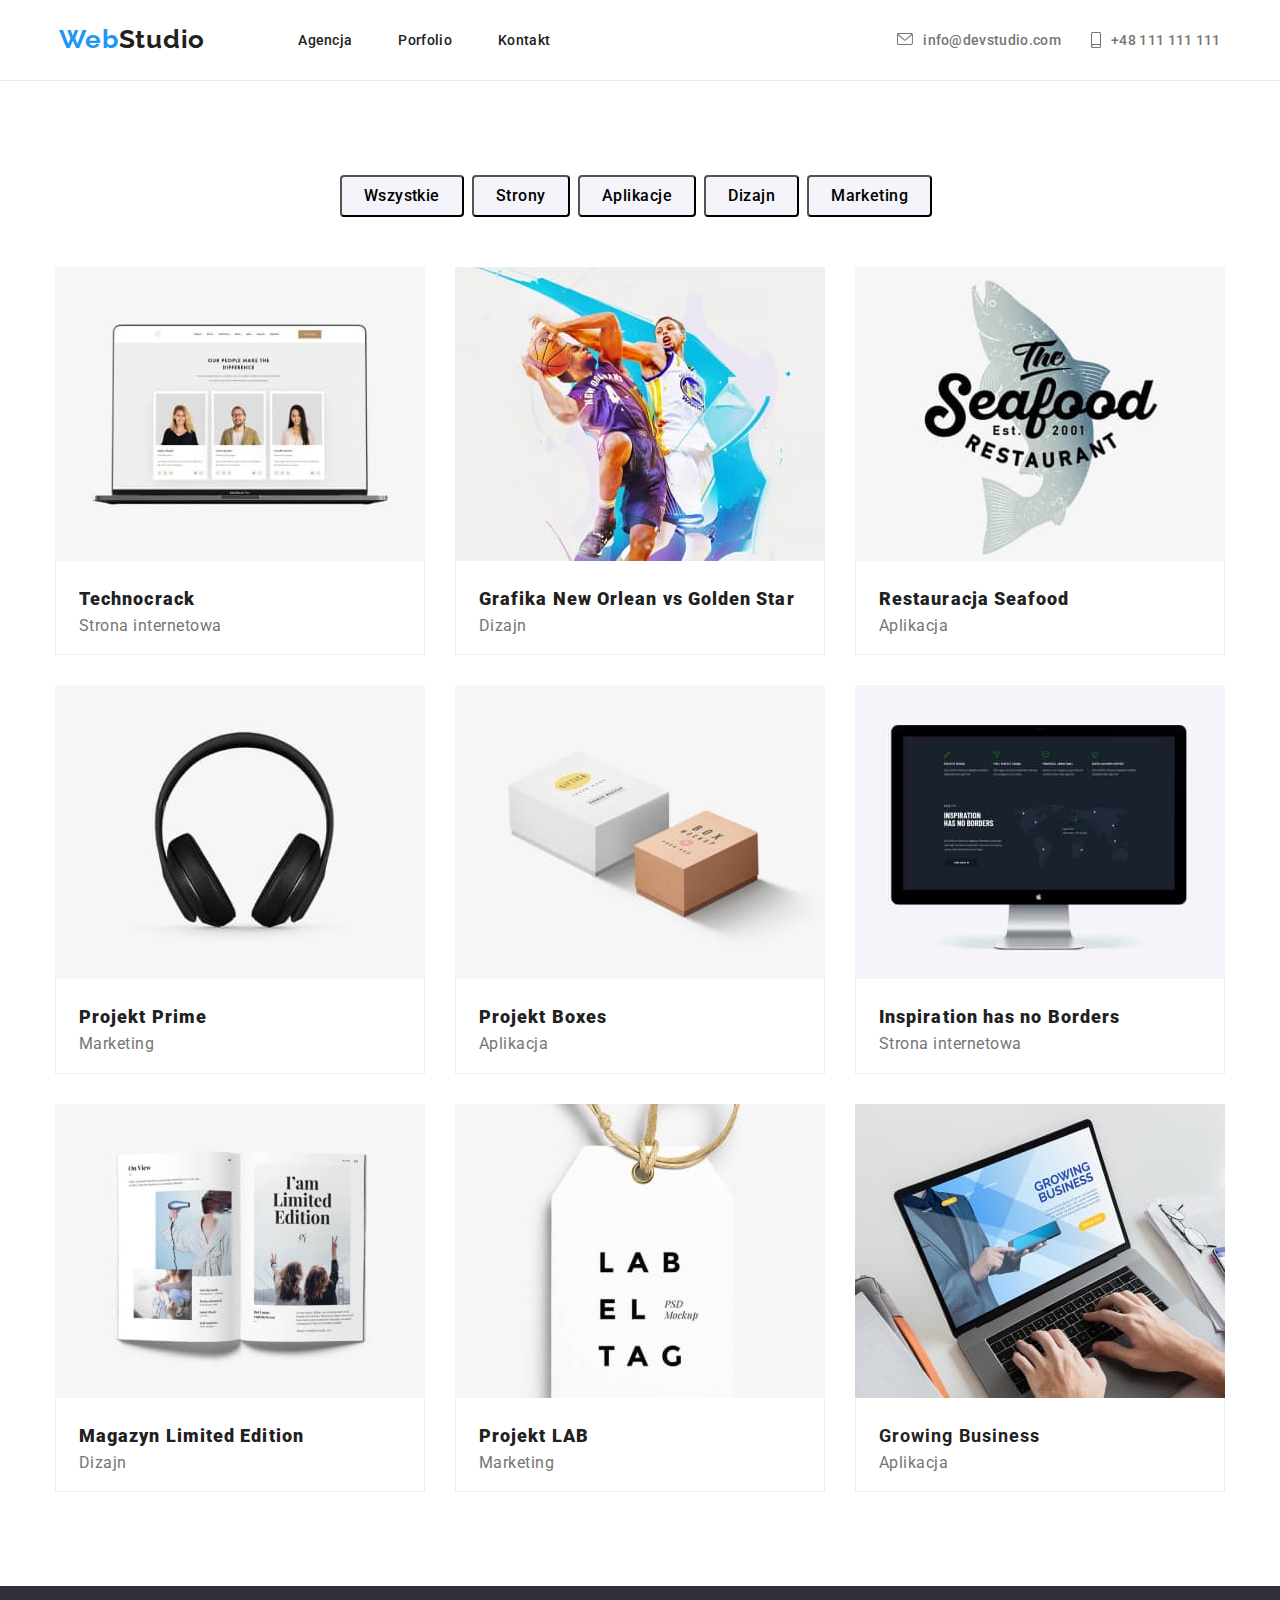
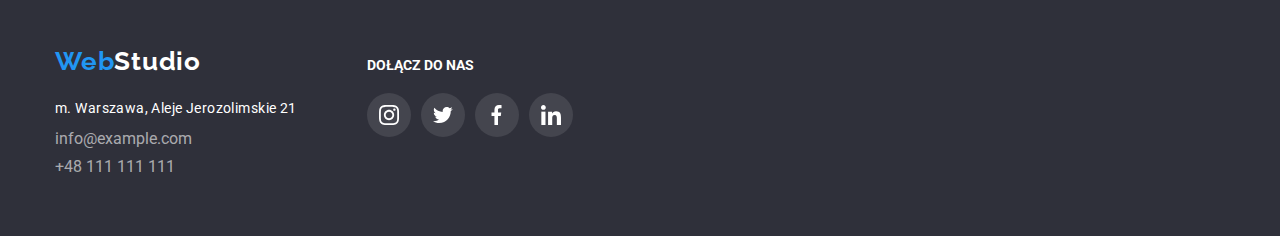
==== portfolio.html @ 5255de7d "Add files via upload" ====
<!DOCTYPE html>
<html lang="pl">
  <head>
    <meta charset="UTF-8" />
    <meta http-equiv="X-UA-Compatible" content="IE=edge" />
    <meta name="viewport" content="width=device-width, initial-scale=1.0" />
    <link
      rel="stylesheet"
      href="https://cdnjs.cloudflare.com/ajax/libs/modern-normalize/1.0.0/modern-normalize.min.css"
    />
    <link rel="preconnect" href="https://fonts.googleapis.com" />
    <link rel="preconnect" href="https://fonts.gstatic.com" crossorigin />
    <link
      href="https://fonts.googleapis.com/css2?family=Raleway:wght@700&family=Roboto:wght@400;500;700;900&display=swap"
      rel="stylesheet"
    />
    <link rel="stylesheet" href="css/styles.css" />
    <title>Portfolio</title>
  </head>

  <body>
    <header class="menu">
      <div class="container">
        <div class="menu-wrapper">
          <a class="logo-header link" href="index.html"
            >Web<span>Studio</span></a
          >
          <!--Menu-->
          <nav class="navigation">
            <ul class="navigation-list list">
              <li class="navigation-list-item">
                <a class="navigation-link link" href="index.html">Agencja</a>
              </li>
              <li class="navigation-list-item">
                <a class="navigation-link link" href="portfolio.html"
                  >Porfolio</a
                >
              </li>
              <li class="navigation-list-item">
                <a class="navigation-link link" href="#">Kontakt</a>
              </li>
            </ul>
          </nav>
          <!--Contacts link-->
          <ul class="contact-list list">
            <li>
              <a class="contact-mail link" href="mailto:info@devstudio.com">
                <svg class="contact-mail-icon" width="16" height="12">
                  <use href="./images/icons.svg#icon-envelope"></use></svg
                >info@devstudio.com</a
              >
            </li>
            <li>
              <a class="contact-phone link" href="tel:+48111111111">
                <svg class="contact-phone-icon" width="10" height="16">
                  <use href="./images/icons.svg#icon-smartphone"></use>
                </svg>
                +48 111 111 111</a
              >
            </li>
          </ul>
        </div>
      </div>
    </header>

    <main>
      <!--Portfolio-->
      <section class="section-portfolio section">
        <!--Filters-->
        <div class="container">
          <div class="filters">
            <ul class="filters-buttons list">
              <li>
                <button class="filter-buttons-item" type="button">
                  Wszystkie
                </button>
              </li>
              <li>
                <button class="filter-buttons-item" type="button">
                  Strony
                </button>
              </li>
              <li>
                <button class="filter-buttons-item" type="button">
                  Aplikacje
                </button>
              </li>
              <li>
                <button class="filter-buttons-item" type="button">
                  Dizajn
                </button>
              </li>
              <li>
                <button class="filter-buttons-item" type="button">
                  Marketing
                </button>
              </li>
            </ul>
          </div>
        </div>

          <!--Projects-->
        <div class="container">
            <div class="projects">
              <ul class="projects-list list">
                <li class="projects-list-item">
                  <figure>
                    <img
                      src="images/img-8.jpg"
                      alt="laptop"
                      width="370"
                      height="294"
                    />
                    <figcaption>
                      <span><b>Technocrack</b></span
                      ><br />
                      <div class="projects-category">Strona internetowa</div>
                    </figcaption>
                  </figure>
                </li>
                <li class="projects-list-item">
                  <figure>
                    <img
                      src="images/img-7.jpg"
                      alt="basketball"
                      width="370"
                      height="294"
                    />
                    <figcaption>
                      <span><b>Grafika New Orlean vs Golden Star</b></span
                      ><br />
                      <div class="projects-category">Dizajn</div>
                    </figcaption>
                  </figure>
                </li>
                <li class="projects-list-item">
                  <figure>
                    <img
                      src="images/img-6.jpg"
                      alt="seafood"
                      width="370"
                      height="294"
                    />
                    <figcaption>
                      <span><b>Restauracja Seafood</b></span
                      ><br />
                      <div class="projects-category">Aplikacja</div>
                    </figcaption>
                  </figure>
                </li>
                <li class="projects-list-item">
                  <figure>
                    <img
                      src="images/img-5.jpg"
                      alt="headphones"
                      width="370"
                      height="294"
                    />
                    <figcaption>
                      <span><b>Projekt Prime</b></span
                      ><br />
                      <div class="projects-category">Marketing</div>
                    </figcaption>
                  </figure>
                </li>
                <li class="projects-list-item">
                  <figure>
                    <img
                      src="images/img-4.jpg"
                      alt="boxes"
                      width="370"
                      height="294"
                    />
                    <figcaption>
                      <span><b>Projekt Boxes</b></span
                      ><br />
                      <div class="projects-category">Aplikacja</div>
                    </figcaption>
                  </figure>
                </li>
                <li class="projects-list-item">
                  <figure>
                    <img
                      src="images/img-3.jpg"
                      alt="monitor"
                      width="370"
                      height="294"
                    />
                    <figcaption>
                      <span><b>Inspiration has no Borders</b></span
                      ><br />
                      <div class="projects-category">Strona internetowa</div>
                    </figcaption>
                  </figure>
                </li>
                <li class="projects-list-item">
                  <figure>
                    <img
                      src="images/img-2.jpg"
                      alt="magazine"
                      width="370"
                      height="294"
                    />
                    <figcaption>
                      <span><b>Magazyn Limited Edition</b></span
                      ><br />
                      <div class="projects-category">Dizajn</div>
                    </figcaption>
                  </figure>
                </li>
                <li class="projects-list-item">
                  <figure>
                    <img
                      src="images/img-1.jpg"
                      alt="label"
                      width="370"
                      height="294"
                    />
                    <figcaption>
                      <span><b>Projekt LAB</b></span
                      ><br />
                      <div class="projects-category">Marketing</div>
                    </figcaption>
                  </figure>
                </li>
                <li class="projects-list-item">
                  <figure>
                    <img
                      src="images/img.jpg"
                      alt="laptop-keyboard"
                      width="370"
                      height="294"
                    />
                    <figcaption>
                      <span>Growing Business</span><br />
                      <div class="projects-category">Aplikacja</div>
                    </figcaption>
                  </figure>
                </li>
              </ul>
            </div>
          </div>
        
      </section>
    </main>

    <!--Footer-->
    <footer>
      <div class="container">
        <div class="contacts">
          <a class="logo-footer link" href="/">Web<span>Studio</span></a>
          <address class="adres-footer">
            m. Warszawa, Aleje Jerozolimskie 21 <br />
          </address>
          <ul class="contact-footer list">
            <li class="contact-footer-item">
              <a class="contact-footer-mail link" href="mailto:info@example.com"
                >info@example.com</a
              >
            </li>
            <li class="contact-footer-item">
              <a class="contact-footer-phone link" href="tel:+48111111111"
                >+48 111 111 111</a
              >
            </li>
          </ul>
        </div>
        <div class="social-in-footer">
          <p class="social-list-footer-title">Dołącz do nas</p>
          <ul class="social-list-footer list">
            <li class="social-list-footer-item icon-link">
              <a class="social-list-footer-link" href="#">
                <svg class="social-icon" width="20" height="20">
                  <use href="./images/icons.svg#icon-instagram"></use>
                </svg>
              </a>
            </li>
            <li class="social-list-footer-item icon-link">
              <a class="social-list-footer-link" href="#">
                <svg class="social-icon" width="20" height="20">
                  <use href="./images/icons.svg#icon-tweeter"></use>
                </svg>
              </a>
            </li>
            <li class="social-list-footer-item icon-link">
              <a class="social-list-footer-link" href="#">
                <svg class="social-icon" width="20" height="20">
                  <use href="./images/icons.svg#icon-facebook"></use>
                </svg>
              </a>
            </li>
            <li class="social-list-footer-item icon-link">
              <a class="social-list-footer-link" href="#">
                <svg class="social-icon" width="20" height="20">
                  <use href="./images/icons.svg#icon-linkedin"></use>
                </svg>
              </a>
            </li>
          </ul>
        </div>
      </div>
    </footer>
  </body>
</html>
---- css/styles.css ----
:root {
  --main-font: "Roboto", sans-serif;
  --secondary-font: "Raleway", sans-serif;
  --main-color: #2196f3;
  --font-color: #212121;
}

body {
  font-family: var(--main-font);
  color: var(--font-color);
}

h1,
h2,
h3 {
  margin: 0;
}

ul {
  margin: 0;
  padding: 0;
}

img {
  display: block;
}

figure {
  margin: 0;
}

.list {
  list-style: none;
}

.link {
  text-decoration: none;
}
.container {
  width: 1200px;
  padding: 0 15px;
  height: 100%;
  margin: 0 auto;
  display: flex;
  flex-wrap: nowrap;
  justify-content: center;
}

.section {
  padding: 94px 0;
}

/*===========COMPONENTS===========*/
button {
  cursor: pointer;
}

/*===========MENU===========*/
header {
  border-bottom: 1px solid #ececec;
}

.menu {
  background: #ffffff;
}
.menu-wrapper {
  display: flex;
  align-items: center;
}

.logo-header {
  padding-top: 24px;
  padding-bottom: 25px;
  margin-right: 93px;

  font-family: var(--secondary-font);
  font-weight: bold;
  font-size: 26px;
  line-height: 1.192;
  letter-spacing: 0.03em;

  color: var(--main-color);
}

.logo-header > span {
  color: var(--font-color);
}
/**Navigation*/
.navigation {
  display: flex;
  width: 254px;
  margin-right: 345px;
}
.navigation-list {
  display: flex;
}
.navigation-list-item,
.contact-list {
  font-family: var(--main-font);
  font-weight: 500;
  font-size: 14px;
  line-height: 16px;
  letter-spacing: 0.02rem;
  fill: #757575;
}
.navigation-list-item:not(:last-child) {
  margin-right: 46px;
}

.navigation-link {
  color: var(--font-color);
}
.contact-phone-icon {
  margin-right: 10px;
}
.contact-phone-icon:hover {
  fill: var(--main-color);
}
.navigation-link:hover,
.navigation-link:focus,
.navigation-link:active,
.contact-mail:hover,
.contact-mail:focus,
.contact-phone:hover,
.contact-phone:focus {
  color: var(--main-color);
  fill: var(--main-color);
}
.contact-mail {
  margin-right: 30px;
}
.contact-mail-icon {
  margin-right: 10px;
}
.contact-phone {
  display: flex;
}
.contact-list {
  display: flex;
}
.contact-list a {
  font-style: normal;
  color: #757575;
}
/*=========== END MENU===========*/

/* =========== MAIN PAGE HEADER===========*/
.hero-section {
  height: 600px;
  background: #2f303a;
  background-image: linear-gradient(
      rgba(47, 48, 58, 0.4),
      rgba(47, 48, 58, 0.4)
    ),
    url("../images/header-bg.jpg");
  background-size: cover;
  background-repeat: no-repeat;
}
.header {
  display: flex;
  flex-direction: column;
  align-items: center;
  justify-content: center;
}
.header-tittle {
  width: 696px;
  left: 452px;
  bottom: 280px;

  font-family: var(--main-font);
  font-weight: 900;
  font-size: 44px;
  line-height: 60px;

  text-align: center;
  letter-spacing: 0.06em;
  text-transform: uppercase;

  color: #ffffff;
}

.header button {
  margin-top: 30px;
  padding: 10px 41px;

  background: var(--main-color);
  box-shadow: 0px 4px 4px rgba(0, 0, 0, 0.15);
  border-radius: 4px;

  font-family: var(--main-font);
  font-weight: bold;
  font-size: 16px;
  line-height: 1.875;

  text-align: center;
  letter-spacing: 0.06em;

  color: #ffffff;
}
/* =========== END MAIN PAGE HEADER===========*/

/* =========== MAIN SECTION MAIN PAGE===========*/
/*our strengths*/

.strengths-icons-list {
  display: flex;
  align-items: center;
  justify-content: center;
}

.strengths-icons-list-item {
  display: flex;
  width: 270px;
  height: 120px;
  border-radius: 4px;
  background-color: #f5f4fa;
  margin-right: 30px;
  margin-bottom: 30px;
  align-items: center;
  justify-content: center;
}
.strengths-icons-list-item:last-child {
  margin-right: 0;
}

/*Grid*/
.grid-item-title {
  margin-bottom: 10px;
  font-family: var(--main-font);
  font-size: 14px;
  line-height: 1.142;
  font-weight: 700;
  color: #212121;
  letter-spacing: 0.03em;
  text-transform: uppercase;
}
.grid-description {
  font-family: var(--main-font);
  font-size: 14px;
  line-height: 1.714;
  color: #757575;
  letter-spacing: 0.03em;
  margin: 0;
}
.grid {
  display: flex;
  flex-wrap: wrap;
}
.grid-item {
  flex-basis: calc(100% / 4 - 22.5px);
  margin-right: 30px;
}
.grid-item:last-child {
  margin-right: 0;
}

/*Section "Czym się zajmujemy*/
h2 {
  font-family: var(--main-font);
  font-weight: bold;
  font-size: 36px;
  line-height: 1.166;
  text-align: center;
  letter-spacing: 0.03em;
  margin-bottom: 50px;
}
.section-offer {
  padding-top: 0px;
}
.offer-list {
  display: flex;
  justify-content: center;
}
.offer-list-item {
  margin-right: 30px;
}
.offer-list-item:last-child {
  margin-right: 0;
}
/*Section "Team*/
.section-team {
  background-color: #f5f4fa;
}
.team-list {
  display: flex;
  justify-content: center;
}
.team-list-item {
  background: #ffffff;
  margin-right: 30px;

  box-shadow: 0px 1px 3px rgba(0, 0, 0, 0.12), 0px 1px 1px rgba(0, 0, 0, 0.14),
    0px 2px 1px rgba(0, 0, 0, 0.2);
  border-radius: 0px 0px 4px 4px;
}
.team-list-item:last-child {
  margin-right: 0%;
}

.team-list-item span {
  font-size: 16px;
  line-height: 1.187;
  text-align: center;
  letter-spacing: 0.03em;
  color: var(--font-color);
}
.team-list-item figcaption {
  text-align: center;
  color: #757575;
  font-family: Roboto;
  font-size: 16px;
  line-height: 1.875;
  padding-bottom: 16px;
  padding-top: 30px;
}
.social-list {
  display: flex;
  align-items: center;
  justify-content: center;
  margin-bottom: 30px;
  fill: #afb1b8;
}

.social-list-link {
  display: flex;
  width: 44px;
  height: 44px;
  background-color: #ffffff;
  border-radius: 50%;
  align-items: center;
  justify-content: center;
}
.social-list-item {
  margin-right: 10px;
}
.social-list-item:last-child {
  margin-right: 0;
}

.social-list-link:hover,
.social-list-link:focus {
  fill: white;
  background-color: var(--main-color);
}

/*Our clients*/
.clients-list {
  display: flex;
  justify-content: center;
  fill: #afb1b8;
}
.clients-list-item:not(:last-child) {
  margin-right: 30px;
}
.clients-list-link {
  display: flex;
  width: 170px;
  height: 92px;
  border: 1px solid #afb1b8;
  border-radius: 4px;
  align-items: center;
  justify-content: center;
}
.clients-list-link:hover,
.clients-list-link:focus {
  fill: var(--main-color);
  border: 1px solid var(--main-color);
}

/*footer*/
footer {
  padding-top: 60px;
  padding-bottom: 60px;
  background: #2f303a;
}

footer a {
  color: rgba(255, 255, 255, 0.6);
}
footer .container {
  justify-content: flex-start;
  display: flex;
  align-items: baseline;
}
.logo-footer {
  font-family: Raleway;
  font-weight: bold;
  font-size: 26px;
  line-height: 1.192;
  letter-spacing: 0.03em;

  color: var(--main-color);
}

.logo-footer > span {
  color: white;
}
.contact-footer-mail:hover,
.contact-footer-mail:focus,
.contact-footer-phone:hover,
.contact-footer-phone:focus {
  color: var(--main-color);
}
.contact-footer {
  margin-top: 9px;
}
.contact-footer-item {
  margin-top: 9px;
}
.contacts {
  margin-right: 70px;
}
.adres-footer {
  margin-top: 20px;
  font-family: var(--main-font);
  font-style: normal;
  font-size: 14px;
  line-height: 1.714;
  letter-spacing: 0.03em;
  color: #ffffff;
}
.social-list-footer-title {
  font-family: var(--main-font);
  font-weight: 700;
  text-transform: uppercase;
  color: #ffffff;
  font-size: 14px;
  line-height: 1.142;
  margin-bottom: 20px;
  margin-top: 0;
}
.social-list-footer {
  display: flex;
  fill: white;
}
.social-list-footer-link {
  display: flex;
  width: 44px;
  height: 44px;
  border-radius: 50%;
  align-items: center;
  justify-content: center;
  background-color: rgba(255, 255, 255, 0.1);
}
.social-list-footer-link:hover {
  background-color: var(--main-color);
}
.social-list-footer-item {
  margin-right: 10px;
}
.social-list-footer-item:last-child {
  margin-right: 0;
}

/*=========== PORTFOLIO ===========*/

/*Filter buttons*/
.filters-buttons {
  display: flex;
  justify-content: center;
}
.filter-buttons-item {
  padding: 6px 22px;
  margin-right: 8px;
  margin-bottom: 50px;
}

.filters-buttons button:hover,
.filters-buttons button:focus,
.filters-buttons button {
  font-family: var(--main-font);
  border-radius: 4px;
  font-weight: 500;
  font-size: 16px;
  line-height: 1.625;
  text-align: center;
  letter-spacing: 0.03em;
}

.filters-buttons button {
  background: #f5f4fa;
}
.filters-buttons button:hover,
.filters-buttons button:focus {
  background: var(--main-color);

  box-shadow: 0px 3px 1px rgba(0, 0, 0, 0.1), 0px 1px 2px rgba(0, 0, 0, 0.08),
    0px 2px 2px rgba(0, 0, 0, 0.12);

  color: #ffffff;
}
/*Projects*/
.container-projects {
  display: flex;
  justify-content: center;
}

.projects {
  width: 1170px;
  display: flex;
  justify-content: start-end;
}
.projects-list {
  display: flex;
  flex-wrap: wrap;
  justify-content: space-between;
}
.tprojects-category {
  margin-top: 4px;
}

.projects-list span {
  font-family: Roboto;
  font-weight: bold;
  font-size: 18px;
  line-height: 2;
  letter-spacing: 0.06em;
  color: var(--font-color);
  margin-bottom: 10px;
}

.projects-list-item {
  background: #ffffff;
  box-shadow: inset 0px 0px 0px 1px #eee;
  margin-bottom: 30px;
}

.projects-list-item:hover,
.projects-list-item:focus {
  box-shadow: 0px 1px 1px rgba(0, 0, 0, 0.12), 0px 4px 4px rgba(0, 0, 0, 0.06),
    1px 4px 6px rgba(0, 0, 0, 0.16);
  cursor: pointer;
}

.projects-list-item:nth-last-child(-n + 3) {
  margin-bottom: 0;
}

.projects-list-item figcaption {
  font-family: var(--main-font);
  font-size: 16px;
  letter-spacing: 0.03em;
  color: #757575;
  padding-top: 20px;
  padding-bottom: 20px;
  padding-left: 24px;
}
/*=========== END PORTFOLIO ===========*/
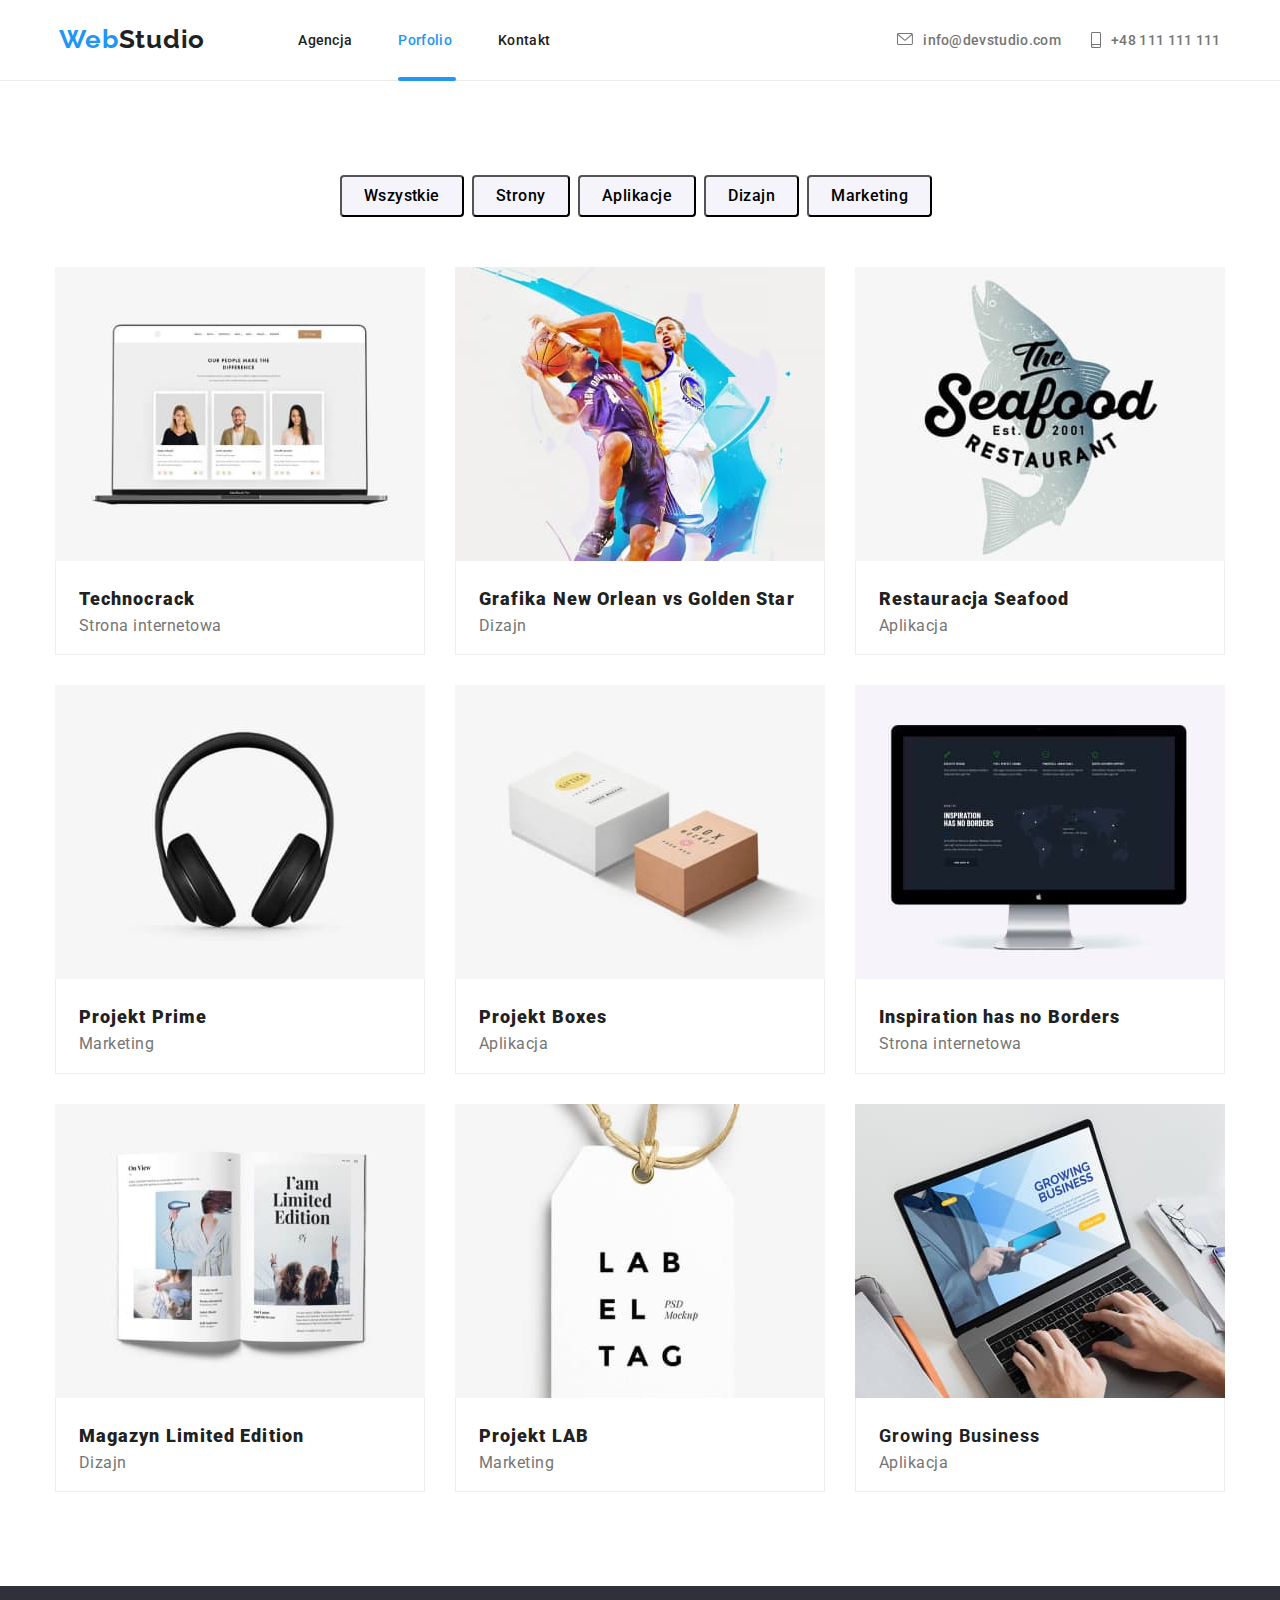
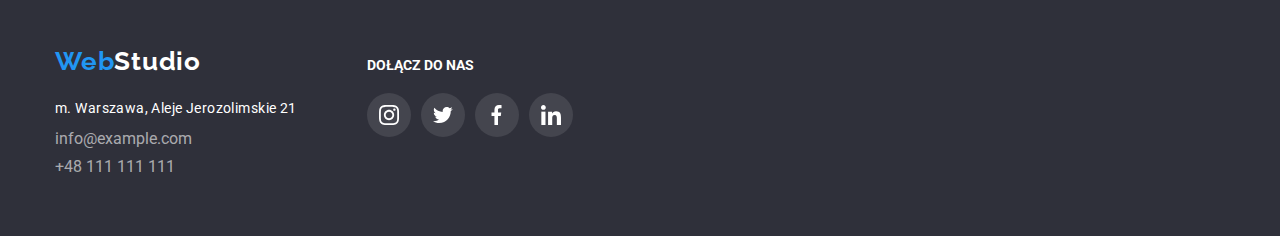
==== commit 53946e4b: "dodanie podkreślenia pod aktywnym elementem menu" ====
--- a/portfolio.html
+++ b/portfolio.html
@@ -32,7 +32,7 @@
                 <a class="navigation-link link" href="index.html">Agencja</a>
               </li>
               <li class="navigation-list-item">
-                <a class="navigation-link link" href="portfolio.html"
+                <a class="navigation-link link current-page" href="portfolio.html"
                   >Porfolio</a
                 >
               </li>
@@ -99,148 +99,237 @@
           </div>
         </div>
 
-          <!--Projects-->
+        <!--Projects-->
         <div class="container">
-            <div class="projects">
-              <ul class="projects-list list">
-                <li class="projects-list-item">
-                  <figure>
+          <div class="projects">
+            <ul class="projects-list list">
+              <li class="projects-list-item">
+                <figure>
+                  <div class="projects-list-item-img">
                     <img
                       src="images/img-8.jpg"
                       alt="laptop"
                       width="370"
                       height="294"
                     />
-                    <figcaption>
-                      <span><b>Technocrack</b></span
-                      ><br />
-                      <div class="projects-category">Strona internetowa</div>
-                    </figcaption>
-                  </figure>
-                </li>
-                <li class="projects-list-item">
-                  <figure>
+                    <div class="overlay">
+                      <p>
+                        Technocrack jest popularną platformą wykorzystywaną do
+                        rozpowszechniania koronawirusa. Firmy wykorzystują tą
+                        platformę do celów szpiegowskich i ataków na
+                        niezabezpieczone serwery konkurencji.
+                      </p>
+                    </div>
+                  </div>
+                  <figcaption>
+                    <span><b>Technocrack</b></span
+                    ><br />
+                    <div class="projects-category">Strona internetowa</div>
+                  </figcaption>
+                </figure>
+              </li>
+              <li class="projects-list-item">
+                <figure>
+                  <div class="projects-list-item-img">
                     <img
                       src="images/img-7.jpg"
                       alt="basketball"
                       width="370"
                       height="294"
                     />
-                    <figcaption>
-                      <span><b>Grafika New Orlean vs Golden Star</b></span
-                      ><br />
-                      <div class="projects-category">Dizajn</div>
-                    </figcaption>
-                  </figure>
-                </li>
-                <li class="projects-list-item">
-                  <figure>
+                    <div class="overlay">
+                      <p>
+                        Technocrack jest popularną platformą wykorzystywaną do
+                        rozpowszechniania koronawirusa. Firmy wykorzystują tą
+                        platformę do celów szpiegowskich i ataków na
+                        niezabezpieczone serwery konkurencji.
+                      </p>
+                    </div>
+                  </div>
+                  <figcaption>
+                    <span><b>Grafika New Orlean vs Golden Star</b></span
+                    ><br />
+                    <div class="projects-category">Dizajn</div>
+                  </figcaption>
+                </figure>
+              </li>
+              <li class="projects-list-item">
+                <figure>
+                  <div class="projects-list-item-img">
                     <img
                       src="images/img-6.jpg"
                       alt="seafood"
                       width="370"
                       height="294"
                     />
-                    <figcaption>
-                      <span><b>Restauracja Seafood</b></span
-                      ><br />
-                      <div class="projects-category">Aplikacja</div>
-                    </figcaption>
-                  </figure>
-                </li>
-                <li class="projects-list-item">
-                  <figure>
+                    <div class="overlay">
+                      <p>
+                        Technocrack jest popularną platformą wykorzystywaną do
+                        rozpowszechniania koronawirusa. Firmy wykorzystują tą
+                        platformę do celów szpiegowskich i ataków na
+                        niezabezpieczone serwery konkurencji.
+                      </p>
+                    </div>
+                  </div>
+                  <figcaption>
+                    <span><b>Restauracja Seafood</b></span
+                    ><br />
+                    <div class="projects-category">Aplikacja</div>
+                  </figcaption>
+                </figure>
+              </li>
+              <li class="projects-list-item">
+                <figure>
+                  <div class="projects-list-item-img">
                     <img
                       src="images/img-5.jpg"
                       alt="headphones"
                       width="370"
                       height="294"
                     />
-                    <figcaption>
-                      <span><b>Projekt Prime</b></span
-                      ><br />
-                      <div class="projects-category">Marketing</div>
-                    </figcaption>
-                  </figure>
-                </li>
-                <li class="projects-list-item">
-                  <figure>
+                    <div class="overlay">
+                      <p>
+                        Technocrack jest popularną platformą wykorzystywaną do
+                        rozpowszechniania koronawirusa. Firmy wykorzystują tą
+                        platformę do celów szpiegowskich i ataków na
+                        niezabezpieczone serwery konkurencji.
+                      </p>
+                    </div>
+                  </div>
+                  <figcaption>
+                    <span><b>Projekt Prime</b></span
+                    ><br />
+                    <div class="projects-category">Marketing</div>
+                  </figcaption>
+                </figure>
+              </li>
+              <li class="projects-list-item">
+                <figure>
+                  <div class="projects-list-item-img">
                     <img
                       src="images/img-4.jpg"
                       alt="boxes"
                       width="370"
                       height="294"
                     />
-                    <figcaption>
-                      <span><b>Projekt Boxes</b></span
-                      ><br />
-                      <div class="projects-category">Aplikacja</div>
-                    </figcaption>
-                  </figure>
-                </li>
-                <li class="projects-list-item">
-                  <figure>
+                    <div class="overlay">
+                      <p>
+                        Technocrack jest popularną platformą wykorzystywaną do
+                        rozpowszechniania koronawirusa. Firmy wykorzystują tą
+                        platformę do celów szpiegowskich i ataków na
+                        niezabezpieczone serwery konkurencji.
+                      </p>
+                    </div>
+                  </div>
+                  <figcaption>
+                    <span><b>Projekt Boxes</b></span
+                    ><br />
+                    <div class="projects-category">Aplikacja</div>
+                  </figcaption>
+                </figure>
+              </li>
+              <li class="projects-list-item">
+                <figure>
+                  <div class="projects-list-item-img">
                     <img
                       src="images/img-3.jpg"
                       alt="monitor"
                       width="370"
                       height="294"
                     />
-                    <figcaption>
-                      <span><b>Inspiration has no Borders</b></span
-                      ><br />
-                      <div class="projects-category">Strona internetowa</div>
-                    </figcaption>
-                  </figure>
-                </li>
-                <li class="projects-list-item">
-                  <figure>
+                    <div class="overlay">
+                      <p>
+                        Technocrack jest popularną platformą wykorzystywaną do
+                        rozpowszechniania koronawirusa. Firmy wykorzystują tą
+                        platformę do celów szpiegowskich i ataków na
+                        niezabezpieczone serwery konkurencji.
+                      </p>
+                    </div>
+                  </div>
+                  <figcaption>
+                    <span><b>Inspiration has no Borders</b></span
+                    ><br />
+                    <div class="projects-category">Strona internetowa</div>
+                  </figcaption>
+                </figure>
+              </li>
+              <li class="projects-list-item">
+                <figure>
+                  <div class="projects-list-item-img">
                     <img
                       src="images/img-2.jpg"
                       alt="magazine"
                       width="370"
                       height="294"
                     />
-                    <figcaption>
-                      <span><b>Magazyn Limited Edition</b></span
-                      ><br />
-                      <div class="projects-category">Dizajn</div>
-                    </figcaption>
-                  </figure>
-                </li>
-                <li class="projects-list-item">
-                  <figure>
+                    <div class="overlay">
+                      <p>
+                        Technocrack jest popularną platformą wykorzystywaną do
+                        rozpowszechniania koronawirusa. Firmy wykorzystują tą
+                        platformę do celów szpiegowskich i ataków na
+                        niezabezpieczone serwery konkurencji.
+                      </p>
+                    </div>
+                  </div>
+                  <figcaption>
+                    <span><b>Magazyn Limited Edition</b></span
+                    ><br />
+                    <div class="projects-category">Dizajn</div>
+                  </figcaption>
+                </figure>
+              </li>
+              <li class="projects-list-item">
+                <figure>
+                  <div class="projects-list-item-img">
                     <img
                       src="images/img-1.jpg"
                       alt="label"
                       width="370"
                       height="294"
                     />
-                    <figcaption>
-                      <span><b>Projekt LAB</b></span
-                      ><br />
-                      <div class="projects-category">Marketing</div>
-                    </figcaption>
-                  </figure>
-                </li>
-                <li class="projects-list-item">
-                  <figure>
+                    <div class="overlay">
+                      <p>
+                        Technocrack jest popularną platformą wykorzystywaną do
+                        rozpowszechniania koronawirusa. Firmy wykorzystują tą
+                        platformę do celów szpiegowskich i ataków na
+                        niezabezpieczone serwery konkurencji.
+                      </p>
+                    </div>
+                  </div>
+                  <figcaption>
+                    <span><b>Projekt LAB</b></span
+                    ><br />
+                    <div class="projects-category">Marketing</div>
+                  </figcaption>
+                </figure>
+              </li>
+              <li class="projects-list-item">
+                <figure>
+                  <div class="projects-list-item-img">
                     <img
                       src="images/img.jpg"
                       alt="laptop-keyboard"
                       width="370"
                       height="294"
                     />
-                    <figcaption>
-                      <span>Growing Business</span><br />
-                      <div class="projects-category">Aplikacja</div>
-                    </figcaption>
-                  </figure>
-                </li>
-              </ul>
-            </div>
+                    <div class="overlay">
+                      <p>
+                        Technocrack jest popularną platformą wykorzystywaną do
+                        rozpowszechniania koronawirusa. Firmy wykorzystują tą
+                        platformę do celów szpiegowskich i ataków na
+                        niezabezpieczone serwery konkurencji.
+                      </p>
+                    </div>
+                  </div>
+                  <figcaption>
+                    <span>Growing Business</span><br />
+                    <div class="projects-category">Aplikacja</div>
+                  </figcaption>
+                </figure>
+              </li>
+            </ul>
           </div>
-        
+        </div>
       </section>
     </main>
 
--- a/css/styles.css
+++ b/css/styles.css
@@ -28,7 +28,6 @@
 figure {
   margin: 0;
 }
-
 .list {
   list-style: none;
 }
@@ -36,6 +35,7 @@
 .link {
   text-decoration: none;
 }
+
 .container {
   width: 1200px;
   padding: 0 15px;
@@ -63,6 +63,7 @@
 .menu {
   background: #ffffff;
 }
+
 .menu-wrapper {
   display: flex;
   align-items: center;
@@ -72,28 +73,29 @@
   padding-top: 24px;
   padding-bottom: 25px;
   margin-right: 93px;
-
   font-family: var(--secondary-font);
   font-weight: bold;
   font-size: 26px;
   line-height: 1.192;
   letter-spacing: 0.03em;
-
   color: var(--main-color);
 }
 
 .logo-header > span {
   color: var(--font-color);
 }
+
 /**Navigation*/
 .navigation {
   display: flex;
   width: 254px;
   margin-right: 345px;
 }
+
 .navigation-list {
   display: flex;
 }
+
 .navigation-list-item,
 .contact-list {
   font-family: var(--main-font);
@@ -103,19 +105,46 @@
   letter-spacing: 0.02rem;
   fill: #757575;
 }
+
 .navigation-list-item:not(:last-child) {
   margin-right: 46px;
 }
 
 .navigation-link {
+  position: relative;
   color: var(--font-color);
-}
+  transition: color 250ms cubic-bezier(0.4, 0, 0.2, 1);
+}
+
+.current-page {
+  color: var(--main-color);
+}
+
+.current-page::after {
+  position: absolute;
+  top: 45px;
+  content: "";
+  display: block;
+  width: 58px;
+  height: 4px;
+  background: #2196f3;
+  border-radius: 2px;
+}
+
+.contact-phone {
+  transition: color 250ms cubic-bezier(0.4, 0, 0.2, 1);
+  display: flex;
+}
+
 .contact-phone-icon {
   margin-right: 10px;
-}
+  transition: fill 250ms cubic-bezier(0.4, 0, 0.2, 1);
+}
+
 .contact-phone-icon:hover {
   fill: var(--main-color);
 }
+
 .navigation-link:hover,
 .navigation-link:focus,
 .navigation-link:active,
@@ -126,18 +155,21 @@
   color: var(--main-color);
   fill: var(--main-color);
 }
+
 .contact-mail {
   margin-right: 30px;
-}
+  transition: color 250ms cubic-bezier(0.4, 0, 0.2, 1);
+}
+
 .contact-mail-icon {
   margin-right: 10px;
-}
-.contact-phone {
-  display: flex;
-}
+  transition: fill 250ms cubic-bezier(0.4, 0, 0.2, 1);
+}
+
 .contact-list {
   display: flex;
 }
+
 .contact-list a {
   font-style: normal;
   color: #757575;
@@ -277,6 +309,26 @@
 .offer-list-item:last-child {
   margin-right: 0;
 }
+.offer-list-item-img {
+  position: relative;
+}
+
+.offer-list-item-img > figcaption {
+  position: absolute;
+  bottom: 0;
+  padding: 27px 0;
+  width: 100%;
+  background-color: rgba(47, 48, 58, 0.8);
+  font-style: var(--main-font);
+  font-weight: bold;
+  color: #ffffff;
+  font-size: 14px;
+  line-height: 1.142;
+  text-align: center;
+  letter-spacing: 0.03em;
+  text-transform: uppercase;
+}
+
 /*Section "Team*/
 .section-team {
   background-color: #f5f4fa;
@@ -329,6 +381,8 @@
   border-radius: 50%;
   align-items: center;
   justify-content: center;
+  transition: background-color 250ms cubic-bezier(0.4, 0, 0.2, 1),
+    fill 250ms cubic-bezier(0.4, 0, 0.2, 1);
 }
 .social-list-item {
   margin-right: 10px;
@@ -360,6 +414,7 @@
   border-radius: 4px;
   align-items: center;
   justify-content: center;
+  transition: fill 250ms cubic-bezier(0.4, 0, 0.2, 1);
 }
 .clients-list-link:hover,
 .clients-list-link:focus {
@@ -388,13 +443,17 @@
   font-size: 26px;
   line-height: 1.192;
   letter-spacing: 0.03em;
-
   color: var(--main-color);
 }
 
 .logo-footer > span {
   color: white;
 }
+.contact-footer-mail,
+.contact-footer-mail {
+  transition: color 250ms cubic-bezier(0.4, 0, 0.2, 1);
+}
+
 .contact-footer-mail:hover,
 .contact-footer-mail:focus,
 .contact-footer-phone:hover,
@@ -441,6 +500,8 @@
   align-items: center;
   justify-content: center;
   background-color: rgba(255, 255, 255, 0.1);
+  transition: background-color 250ms cubic-bezier(0.4, 0, 0.2, 1),
+    fill 250ms cubic-bezier(0.4, 0, 0.2, 1);
 }
 .social-list-footer-link:hover {
   background-color: var(--main-color);
@@ -475,10 +536,13 @@
   line-height: 1.625;
   text-align: center;
   letter-spacing: 0.03em;
+  background: #f5f4fa;
 }
 
 .filters-buttons button {
-  background: #f5f4fa;
+  transition: color 250ms cubic-bezier(0.4, 0, 0.2, 1),
+    background-color 250ms cubic-bezier(0.4, 0, 0.2, 1),
+    box-shadow 250ms cubic-bezier(0.4, 0, 0.2, 1);
 }
 .filters-buttons button:hover,
 .filters-buttons button:focus {
@@ -523,15 +587,15 @@
   background: #ffffff;
   box-shadow: inset 0px 0px 0px 1px #eee;
   margin-bottom: 30px;
+  transition: box-shadow 250ms cubic-bezier(0.4, 0, 0.2, 1);
 }
 
 .projects-list-item:hover,
 .projects-list-item:focus {
-  box-shadow: 0px 1px 1px rgba(0, 0, 0, 0.12), 0px 4px 4px rgba(0, 0, 0, 0.06),
-    1px 4px 6px rgba(0, 0, 0, 0.16);
+  box-shadow: inset 0px 0px 0px 1px #eee, 0px 1px 1px rgba(0, 0, 0, 0.12),
+    0px 4px 4px rgba(0, 0, 0, 0.06), 1px 4px 6px rgba(0, 0, 0, 0.16);
   cursor: pointer;
 }
-
 .projects-list-item:nth-last-child(-n + 3) {
   margin-bottom: 0;
 }
@@ -545,4 +609,91 @@
   padding-bottom: 20px;
   padding-left: 24px;
 }
+.projects-list-item-img {
+  position: relative;
+  overflow: hidden;
+}
+.overlay p {
+  font-family: var(--main-font);
+  color: #ffffff;
+  font-size: 18px;
+  line-height: 1.556;
+  letter-spacing: 0.03em;
+  margin: 0;
+}
+
+.overlay {
+  position: absolute;
+  background-color: rgba(33, 150, 243, 0.9);
+  top: 0;
+  left: 0;
+  padding: 49px 24px;
+  transform: translateY(100%);
+  transition: 250ms cubic-bezier(0.4, 0, 0.2, 1);
+}
+.projects-list-item:hover .overlay {
+  transform: translateY(0);
+}
+
 /*=========== END PORTFOLIO ===========*/
+
+/*=========== MODAL WINDOW ===========*/
+.backdrop {
+  position: fixed;
+  display: flex;
+  justify-content: center;
+  align-items: center;
+  top: 0;
+  left: 0;
+  width: 100%;
+  height: 100%;
+  background-color: rgba(0, 0, 0, 0.2);
+}
+
+.modal {
+  position: absolute;
+  width: 528px;
+  height: 581px;
+
+  background: #ffffff;
+  box-shadow: 0px 1px 3px rgba(0, 0, 0, 0.12), 0px 1px 1px rgba(0, 0, 0, 0.14),
+    0px 2px 1px rgba(0, 0, 0, 0.2);
+  border-radius: 4px;
+  z-index: 1;
+  animation-name: modal-animation;
+  animation-duration: 2s;
+}
+@keyframes modal-animation {
+  0% {
+    opacity: 0;
+    scale: 0;
+  }
+
+  50% {
+    opacity: 0.3;
+    scale: 0.3;
+  }
+
+  100% {
+    opacity: 1;
+    scale: 1;
+  }
+}
+
+.close-btn {
+  position: absolute;
+  width: 30px;
+  height: 30px;
+  right: 8px;
+  top: 8px;
+  border-radius: 50%;
+  background: #fff;
+  border: 1px solid rgba(0, 0, 0, 0.1);
+  box-sizing: border-box;
+}
+
+.is-hidden {
+  opacity: 0;
+  visibility: hidden;
+  pointer-events: none;
+}
